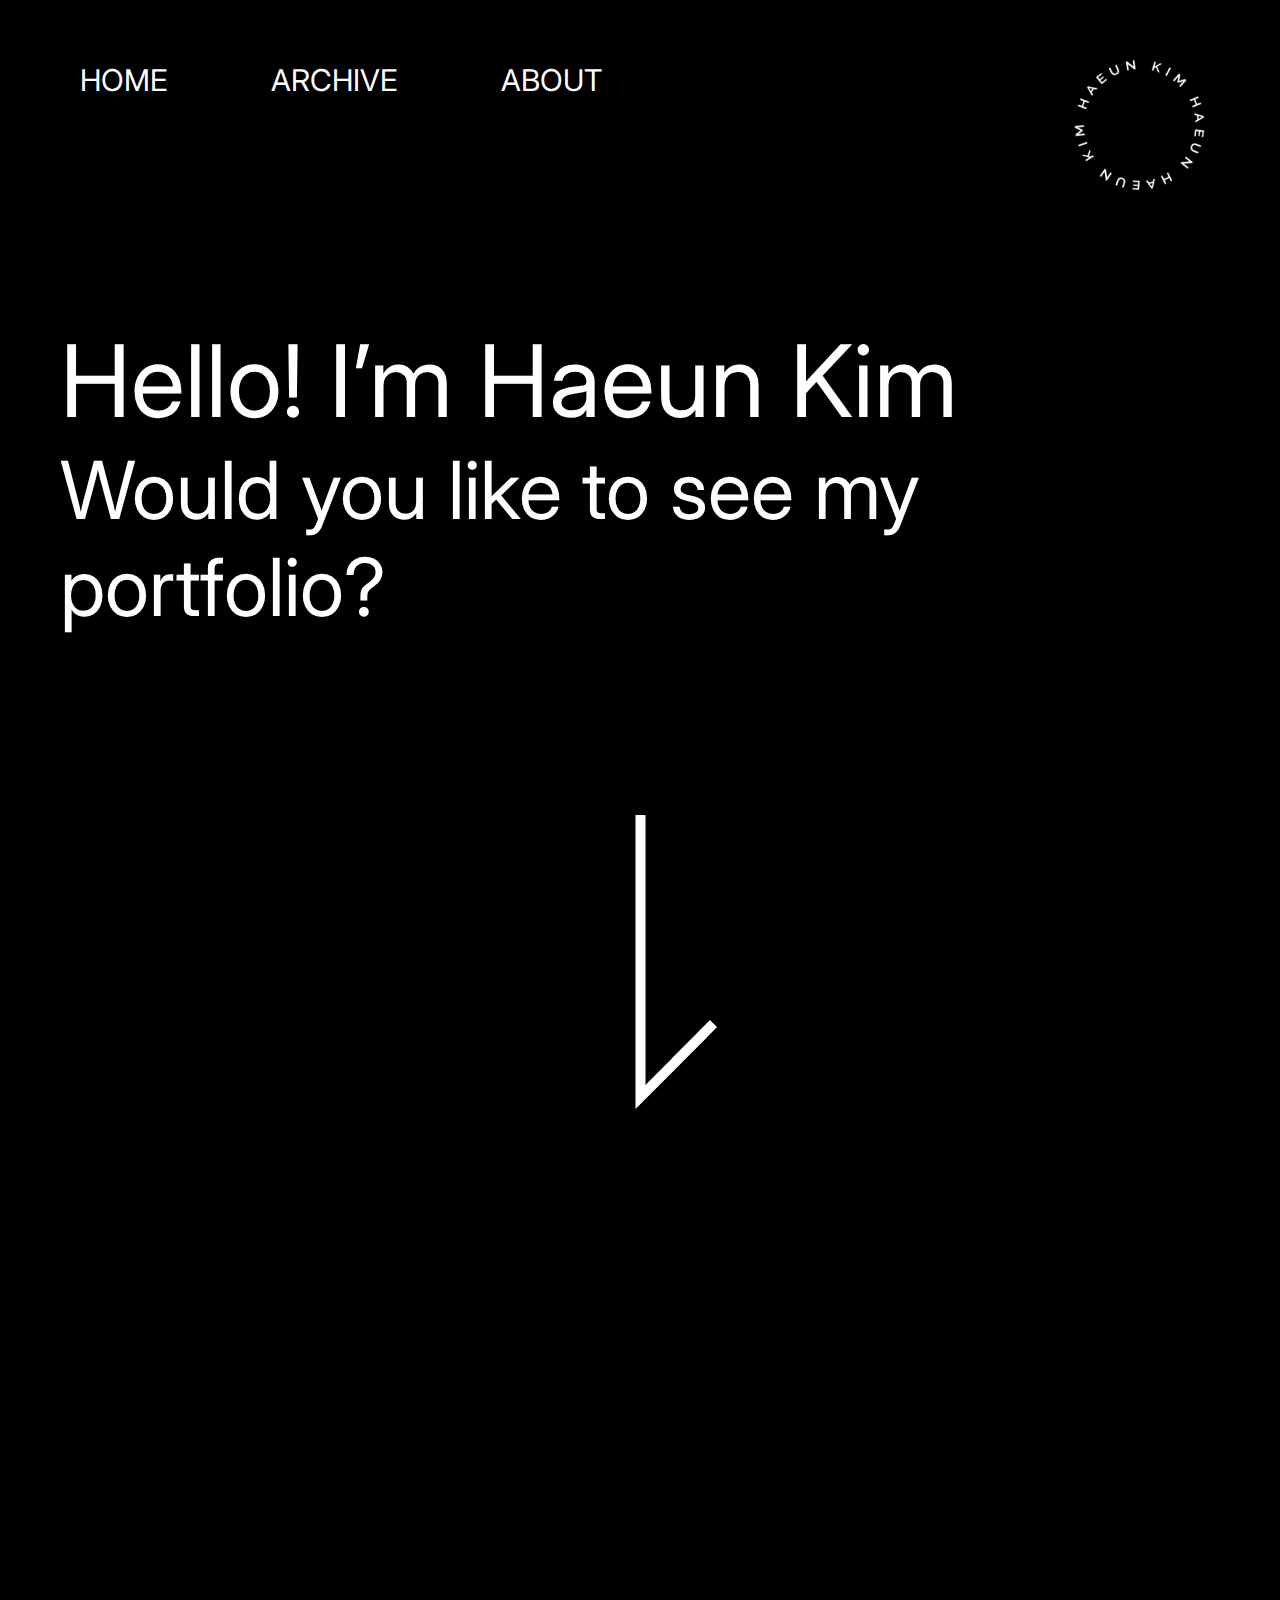
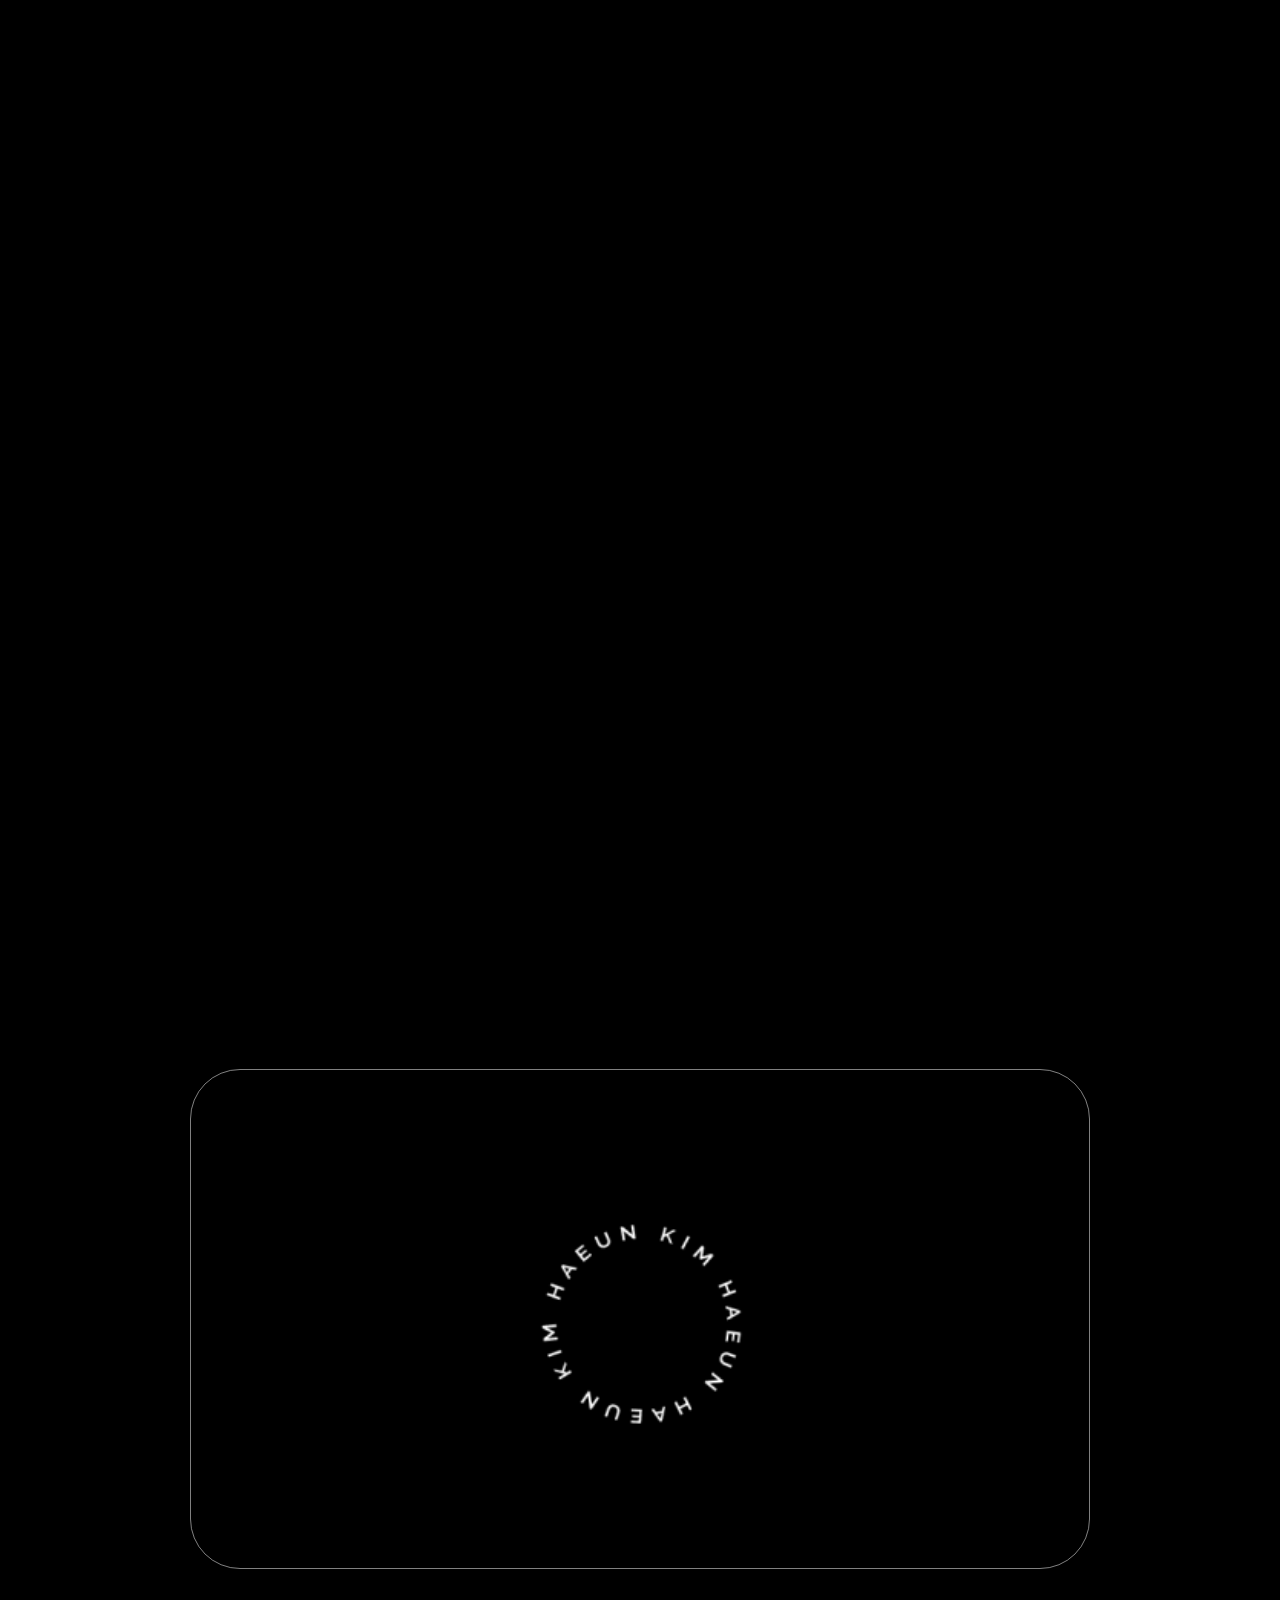
==== index.html @ d2e78424 "index" ====
<!DOCTYPE html>
<html lang="en">
<head>
    <meta charset="UTF-8">
    <meta http-equiv="X-UA-Compatible" content="IE=edge">
    <meta name="viewport" content="width=device-width, initial-scale=1.0">
    <title>haeun Kim</title>
    <!-- pc.ver 819px 부터 (큰화면)-->
    <link 
        rel="stylesheet" 
        href="./css/pc.css"
        media="screen and (min-width: 819px)">

    <!--mobile.ver 820px 부터(모바일화면)--> 
    <link 
        rel="stylesheet" 
        href="./css/mobile.css"
        media="screen and (max-width: 820px)">

    <!-- AOS -->
    <link href="https://unpkg.com/aos@2.3.1/dist/aos.css" rel="stylesheet">
    <!-- 제이쿼리 CDN -->
    <script src="https://ajax.googleapis.com/ajax/libs/jquery/3.6.0/jquery.min.js"></script>
    <!-- AOS -->
    <script src="https://unpkg.com/aos@2.3.1/dist/aos.js"></script>
   <script src="./js/main.js"></script>
</head>
<body>
        <header>
            <nav>
                <a href="index.html">HOME</a>
                <a href="archive.html">ARCHIVE</a>
                <a href="about.html">ABOUT</a>
            </nav>
    
            <a href="index.html" class="logo"><img class="logoImg" src="./images/haeunkim.png" alt="하은김"></a>
        </header>

        <div id="intro">
         
            <div class="mainText">
                <h1>Hello! I’m Haeun Kim </h1>
                <h2>Would you like to see my portfolio?</h2>
            </div>
        
            <div class="arrowImg">
                <img 
                src="./images/arrow.png" alt="화살표">
            </div>
        </div>
    
       

       


    <main>

        <div   
        class="col"
        data-aos="fade-up"
        data-aos-duration="2000"
        data-aos-delay="200">

            <a href="https://haeun29.github.io/BlueBottle_KOREA/" target="_blank">
                <img src="./images/col1.jpg" alt="블루보틀코리아" class="mainimg">
                <img src="./images/add.png" alt="add" class="add">
            </a>

           
         
            <div class="colText">
                <div class="colline">
                    <h3>Blue Bottle KOREA</h3>
                    <p>반응형 리디자인</p>
                </div>
                <div class="workBtn">
                    <a href="./intro.html" class="aboutWork">작품소개</a>
                    <a href="https://github.com/haeun29/BlueBottle_KOREA" class="homepage"  target="_blank">GitHub</a>
                </div>

            </div>
           
        </div>

        <div  
        class="col"
        data-aos="fade-up"
        data-aos-duration="2000"
        data-aos-delay="200">
            <a href="#"> 
                <img src="./images/col2.jpg" alt="스퍼스샵"  class="mainimg">
                <img src="./images/add.png" alt="add" class="add">
            </a>
          
            <div class="colText">
                <div>
                    <h3>Spurs Shop</h3>
                    <p>반응형 리디자인</p>
                </div>
     
                <div class="workBtn">
                    <a href="#" class="aboutWork"  target="_blank">작품소개</a>
                    <a href="#" class="homepage"  target="_blank">GitHub</a>
                </div>
            </div>
        </div>

        <div  
        class="col"
        data-aos="fade-up"
        data-aos-duration="2000"
        data-aos-delay="200">
            <a href="https://haeun29.github.io/BLUE_VINYL/" target="_blank">  
                <img src="./images/col3.jpg" alt="블루바이닐" class="mainimg">
                <img src="./images/add.png" alt="add" class="add">
            </a>
          
            <div class="colText">
                <div>
                    <h3>Blue Vinyl</h3>
                    <p>반응형 디자인 & 퍼블리싱</p>
                </div>
              
                <div class="workBtn">
                    <a href="#" class="aboutWork"  target="_blank">작품소개</a>
                    <a href="https://github.com/haeun29/BLUE_VINYL" class="homepage"  target="_blank">GitHub</a>
                </div>
            </div>
        </div>

        <div
        class="col"
        data-aos="fade-up"
        data-aos-duration="2000"
        data-aos-delay="200">
            <a href="https://haeun29.github.io/team-olympus/" target="_blank"> 
                <img src="./images/col4.jpg" alt="올림푸스한국" class="mainimg">
                <img src="./images/add.png" alt="add" class="add"></a>

           
            <div class="colText">
                <div>
                    <h3>OLYMPUS KOREA</h3>
                    <p>반응형 리디자인</p>
                </div>
         
                <div class="workBtn">
                    <a href="#" class="aboutWork"  target="_blank">작품소개</a>
                    <a href="https://github.com/haeun29/team-olympus" class="homepage"  target="_blank">GitHub</a>
                </div>
            </div>
        </div>

        <div 
        class="col"
        data-aos="fade-up"
        data-aos-duration="2000"
        data-aos-delay="200">
            <a href="https://haeun29.github.io/team-refurb-market/" target="_blank">
                <img src="./images/col5.jpg" alt="리퍼마켓" class="mainimg">
                <img src="./images/add.png" alt="add" class="add">
            </a>
        
            <div class="colText">
                <div>   
                    <h3>Refurb Market</h3>
                    <p>모바일 웹퍼블리싱</p>
                </div>
              
                <div class="workBtn">
                    <a href="#" class="aboutWork"  target="_blank">작품소개</a>
                    <a href="https://github.com/haeun29/team-refurb-market" class="homepage"  target="_blank">GitHub</a>
                </div>
            </div>
        </div>
       
    </main>

    <footer>
       <div id="card-wrap">

            <div class="card-A">
                <img 
                class="logoImg"
                src="./images/haeunkim.png" alt="haeunKim">
            </div>

            <div class="card-B">
                <ul>
                    <li>
                        <a href="mailto:kiha1110@naver.com"><img src="./images/icon-naver.svg" alt="네이버메일주소"><span>kiha1110@naver.com</span></a>
                    </li>
                    <li>  <a href="mailto:hohaneeho@gmail.com"><img src="./images/icon-google.svg" alt="G메일주소"><span>hohaneeho@gmail.com</span></a>
                    </li>
                    <li>   <a
                        target="_blank" 
                        href="https://github.com/haeun29/portfolio"><img src="./images/icon-github.svg" alt="깃허브주소"><span>https://github.com/haeun29/portfolio</span></a>
                    </li>
                    <li>  <a href="tel:010-3671-8998"><img src="./images/icon-call.svg" alt="네이버메일"><span>010-3671-8998</span></a>
                    </li>
                  
                 
                  
                </ul>
               
            </div>
       </div>
    </footer>

    <a href="#" id="back-to-top" title="Back to top"><img src="./images/BTT.png" alt="backtotop"></a>
    
    
</body>
</html>
---- css/pc.css ----
/* pc.css */


@import url(./style.css);
@font-face {
    font-family: 'HalisGR';
    src: url(../font/Ahmet\ Altun\ -\ HalisGR-Medium.otf);
}

/* hedaer */ 


header { 
    width: 100%;
    height: 160px;
    display: flex;
    justify-content: space-between;
    align-items: center;
    padding: 0 60px;
}

header nav a { 
    font-size: 30px;
    margin-right: 60px;
    /* outline: 1px solid red; */
    padding: 20px ;
}

header nav a:hover { 
    border: 1px solid #fff;
    border-radius: 50%;
    padding: 10px 20px;
}

header .logo { 
    height: 50%;
}




.logoImg {
    animation: rotate_image 8s linear infinite;
    transform-origin: 50% 50%;
}

@keyframes rotate_image{
    100% {
        transform: rotate(360deg);
    }
}

.mainText h1 { 
    font-family: 'Inter';
    font-weight: 400;
    font-size: 100px;
}

.mainText h2 { 
    font-weight: 400;
    font-size: 80px;

}

.arrowImg { 
    width: 100%;
    margin-top:  170px;
    text-align: center;
}

#intro { 
    margin-top: 160px;
    padding-left: 60px;
    padding-right: 60px;
    margin-bottom: 200px;
  
}




/* main  */

.col { 
    width: 100%;
    height: 100%;
    display: flex;
    text-align: center;
    justify-content: center;
    /* align-items: center; */
    padding: 0 60px;
    margin-bottom: 130px;
    /* background: #ccc; */
}

.col:nth-child(even) {
    display: flex;
    flex-direction: row-reverse;
}

.col a { 
    position: relative;
    width: 100%;
    height: 100%;
}

.col .mainimg { 
    width: 45vw;
    height: 100%;
    transition: all 0.5s;

    
}

.col .add { 
    position: absolute;
    top: 50%;
    left: 50%;
    transform: translate(-50%, -50%);
    opacity: 0;
}



.col .colText  { 
    width: 100%;
    /* outline: 1px solid yellow; */
    display: flex;
    flex-direction: column;
    justify-content: space-around;
    /* align-items: center; */

}


/* col btn */


.workBtn  {
    display: flex;
    padding-left: 30px;
    padding-right: 30px;
    text-align: center;
}


.workBtn a { 
    padding: 1.5vw 0;
    border: 1px solid #fff;
    border-radius: 50px;
    font-size: 24px;
    text-align: center;
    transition: all 1s;
    text-align: center;
}

.workBtn .aboutWork{
    margin-right: 30px;
}


.workBtn a:hover { 
    background: #fff;
    color: #000;
    font-weight: 600;
    letter-spacing: 20px;
    border-radius: 0;
    text-align: center;
}






.col .colText h3 { 
    font-weight: 400;
    font-size: 70px;
    padding-bottom: 10px;
}

.col .colText p { 
    font-family: 'Noto Sans KR';
    font-style: normal;
    font-size: 30px;
}

.col:nth-child(1) .colText h3 { 
     font-family: 'HalisGR', sans-serif;
}

.col:nth-child(2) .colText h3 { 
    font-family: 'Emblema One', 'cursive';
}

.col:nth-child(3) .colText h3 { 
    font-family: 'Abril Fatface', 'cursive';
}

.col:nth-child(4) .colText h3 { 
    font-family: 'Montserrat', sans-serif;
}

.col:nth-child(5) .colText h3 { 
    font-family: 'Racing Sans One', 'cursive';
}

/* col hover */

.col a:hover .mainimg { 
    filter: brightness(30%);
}

.col a:hover .add{ 
    opacity: 1;
}








/* footer */

footer { 
    width: 100%;
    height: 100vh;
    display: flex;
    justify-content: center;
    align-items: center;
}




#card-wrap {
    width: 900px;
    height: 500px;
    cursor: pointer;

}


#card-wrap div {
    width: 100%;
    height: 100%;
    border-radius: 5px;
    border: 1px solid rgba(255, 255, 255, 0.5);
    border-radius: 50px;
    display: flex;
    justify-content: center;
    align-items: center;
}

 
/*Transform*/

#card-wrap {
    transition: -webkit-transform 1s ease-in;
    transform-style: preserve-3d;
}

#card-wrap div {
    position: absolute;
    backface-visibility: hidden;
}

.card-A {
    z-index: 100;
}

.card-A  img { 
    width: 250px;
}

.card-B {
    transform: rotateY(-180deg);
    display: flex;

}

#card-wrap:hover {
    transform: rotateY(-.5turn);
}

.card-B li { 
    padding: 20px;
}

.card-B li:hover {
   opacity: 0.5;

}

.card-B a { 
    display: flex;
    justify-content: space-between;
    align-items: center;
    font-family: 'Inter';
    font-style: italic;
    font-weight: 400;
    font-size: 26px;
    text-align: center;
}


.card-B span {
    padding-left: 20px;
    text-align: center;
}












/* backtotop */

#back-to-top { 
    position: fixed;
    bottom: 60px;
    right: 100px;
    z-index: 1;
    opacity: 0.5;
}


#back-to-top:hover {
    opacity: 1;
  }
---- css/mobile.css ----
/* mobile.css */


@import url(./style.css);
@font-face {
    font-family: 'HalisGR';
    src: url(../font/Ahmet\ Altun\ -\ HalisGR-Medium.otf);
}


/* hedaer */ 


header { 
    width: 100%;
    height: 100px;
    /* outline: 1px solid tan; */
}

header nav { 
    width: 100%;
    height: 100%;
    display: flex;
    justify-content: space-around;
    align-items: center;
}

header nav a { 
    font-size: 24px;
    /* outline: 1px solid red; */
}

header nav a:hover { 
    border: 1px solid #fff;
    border-radius: 50%;
    padding: 10px 20px;
}


.logoImg {
    display: none;
}






.mainText h1 { 
    font-family: 'Inter';
    font-weight: 400;
    font-size: 60px;
}

.mainText h2 { 
    font-weight: 400;
    font-size: 30px;

}

#intro { 
    width: 100%;
    height:calc(100vh - 100px);
    display: flex;
    flex-direction: column;
    justify-content: space-around;
    align-items: center;
    /* outline: 1px solid tan; */
  
}

#intro .mainText { 
    text-align: center;
}

#intro .arrowImg { 
    width: 50%;
    text-align: center;
}

#intro .arrowImg img { 
    width: 50%;
}





/* main  */

.col { 
    width: 100%;
    height: 100vh;
    text-align: center;
    display: flex;
    flex-direction: column;
    justify-content: center;
    align-items: center;
}

.col a { 
    position: relative;
}


.col .mainimg { 
    width: 100%;
    object-fit: contain;
    transition: all 0.5s;

    
}

.col .add { 
    /* display: none; */
    position: absolute;
    top: 50%;
    left: 50%;
    transform: translate(-50%, -50%);
    opacity: 0;
}



.col .colText  { 
    width: 100%;
    height: 100%;
    display: flex;
    flex-direction: column;
    justify-content: space-around;
    /* outline: 1px solid red; */
}


/* col btn */

.workBtn  { 
    width: 100%;
    display: flex;
    justify-content: center;
    align-items: center;
}

.workBtn a { 
    width: 40%;
    border: 1px solid #fff;
    font-size: 18px;
    text-align: center;
    transition: all 1s;
    padding: 16px;
    border-radius: 50px;
}

.workBtn .aboutWork{
    margin-right: 20px;
}


.workBtn a:hover { 
    background: #fff;
    color: #000;
    font-weight: 600;
    letter-spacing: 10px;
    border-radius: 0;
    text-align: center;
    padding: 20px 20px 20px 30px;
}






.col .colText h3 { 
    font-weight: 400;
    font-size: 40px;
    padding-bottom: 10px;
}

.col .colText p { 
    font-family: 'Noto Sans KR';
    font-style: normal;
    font-size: 20px;
}

.col:nth-child(1) .colText h3 { 
     font-family: 'HalisGR', sans-serif;
}

.col:nth-child(2) .colText h3 { 
    font-family: 'Emblema One', 'cursive';
}

.col:nth-child(3) .colText h3 { 
    font-family: 'Abril Fatface', 'cursive';
}

.col:nth-child(4) .colText h3 { 
    font-family: 'Montserrat', sans-serif;
}

.col:nth-child(5) .colText h3 { 
    font-family: 'Racing Sans One', 'cursive';
}

/* col hover */

.col a:hover .mainimg { 
    filter: brightness(60%);
}

.col a:hover .add{ 
    opacity: 1;
}



/* footer */

footer { 
    width: 100%;
    height: 100vh;
    display: flex;
    justify-content: center;
    align-items: center;
}

footer .logoImg {
    display: block;
}


footer  .logoImg {
    animation: rotate_image 8s linear infinite;
    transform-origin: 50% 50%;
}

@keyframes rotate_image{
    100% {
        transform: rotate(360deg);
    }
}




#card-wrap {
    width: 60%;
    height: 50vh;
    cursor: pointer;
  
}


#card-wrap div {
    width: 100%;
    height: 100%;
    border-radius: 5px;
    border: 1px solid rgba(255, 255, 255, 0.5);
    border-radius: 50px;
    display: flex;
    justify-content: center;
    align-items: center;
    overflow: hidden;
}

 
/*Transform*/

#card-wrap {
    transition: -webkit-transform 1s ease-in;
    transform-style: preserve-3d;
}

#card-wrap div {
    position: absolute;
    backface-visibility: hidden;
}

.card-A {
    z-index: 100;
}

.card-A  img { 
    width: 50%;
}

.card-B {
    transform: rotateY(-180deg);

}

#card-wrap:hover {
    transform: rotateY(-.5turn);
}


.card-B li:hover {
   opacity: 0.5;

}



.card-B span {
    display: none;
}

.card-B ul {
    display: flex;
    justify-content: center;
    align-items: center;
    flex-wrap: wrap;
    text-align: center;
    padding: 20px;
}

.card-B ul li { 
    width: 50%;
    height: 100%;
    /* outline: 1px solid red;  */
    padding: 20px;
}

.card-B img { 
    width: 100%;
    filter: brightness(89%);
}





/* backtotop */


#back-to-top img { 
    width: 60%;
}

#back-to-top { 
    /* outline: 1px solid red; */
    position: fixed;
    bottom: 30px;
    right: 30px;
    z-index: 1;
    opacity: 0.5;
    text-align: right;
}


#back-to-top:hover {
    opacity: 1;
  }
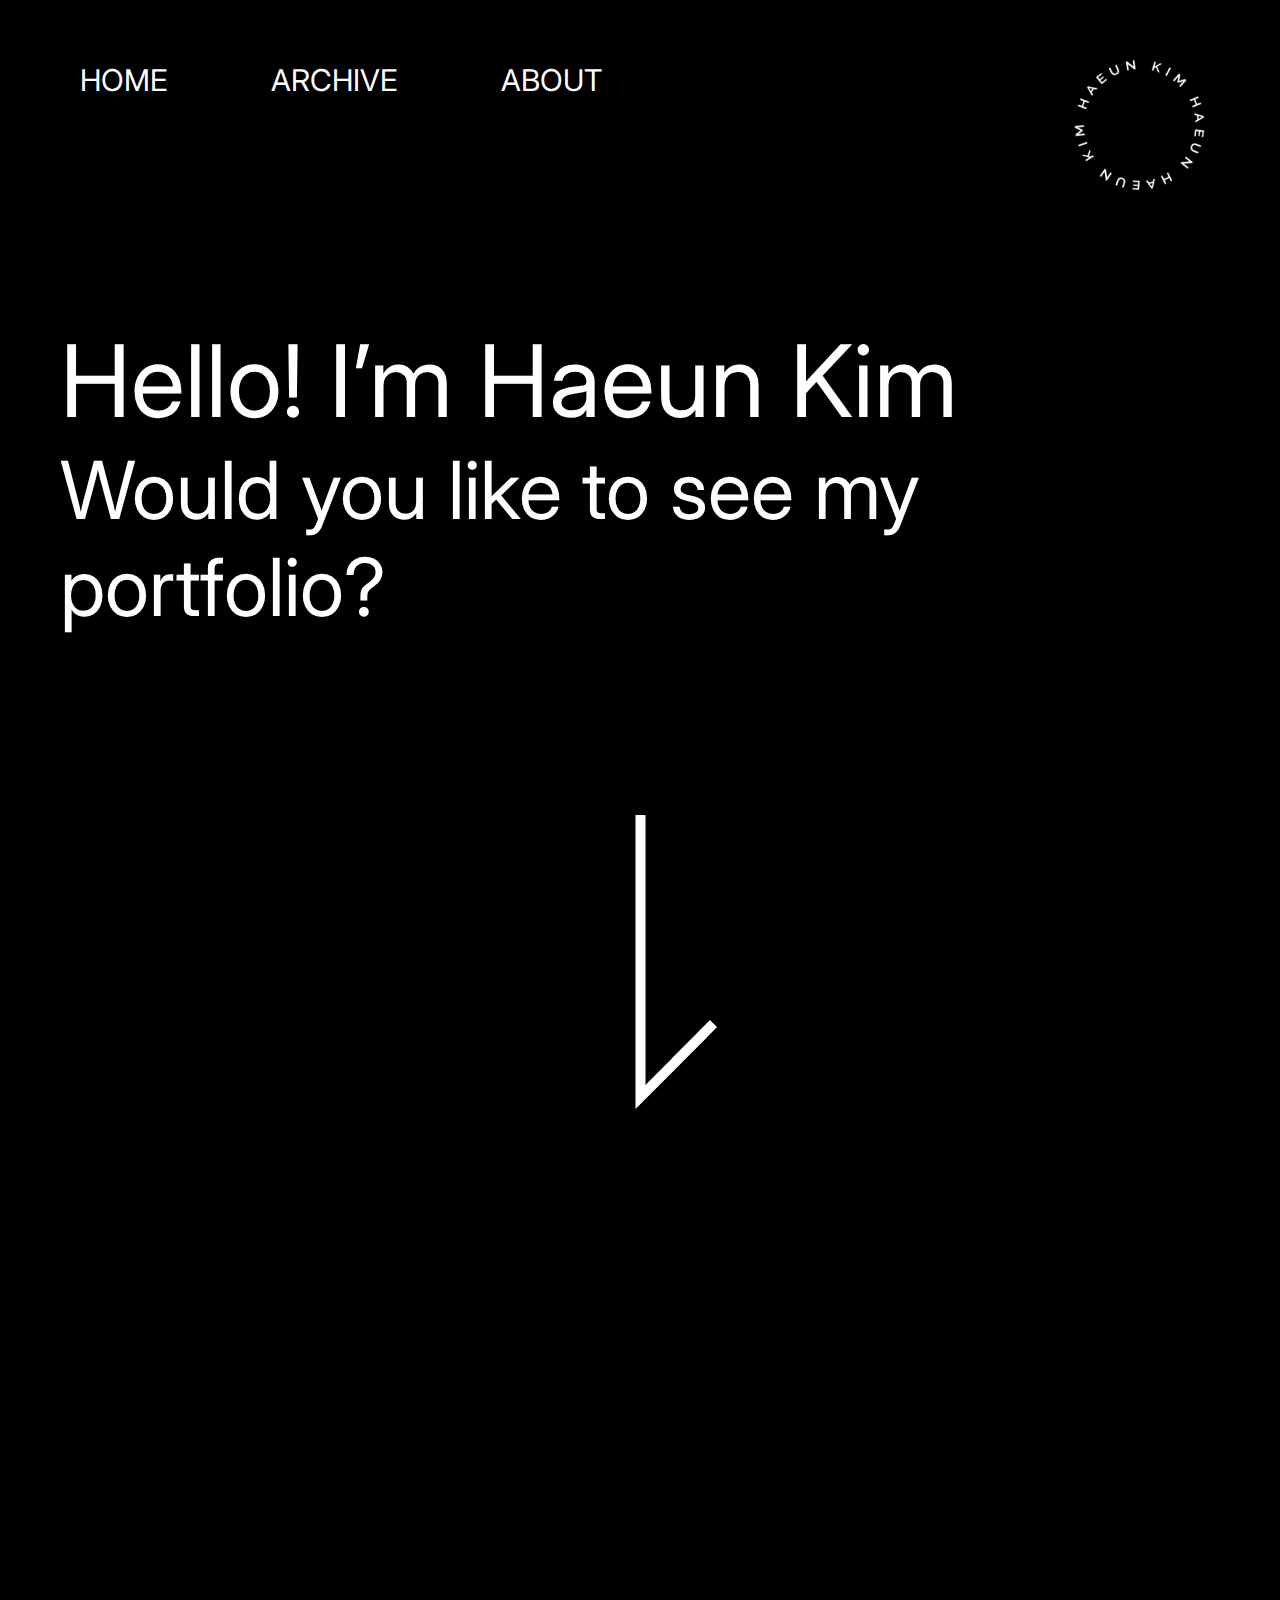
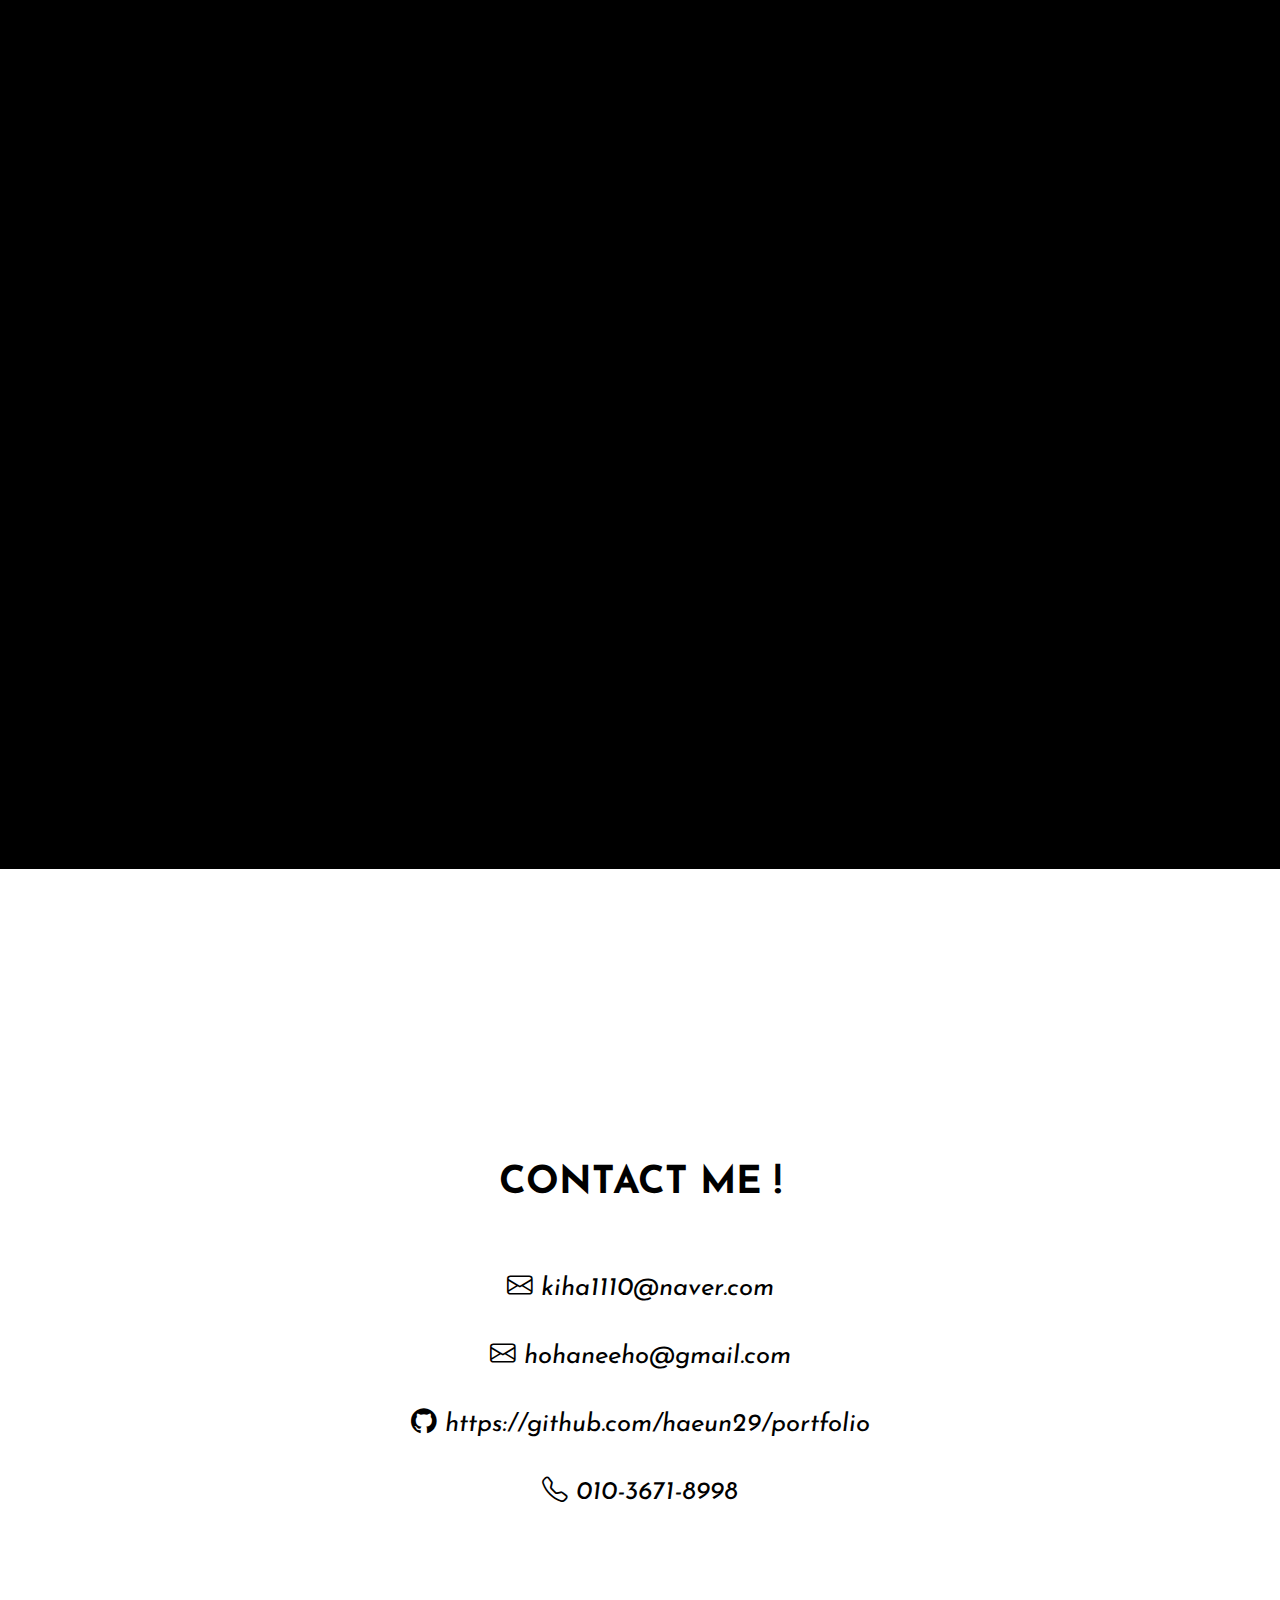
==== commit 82d5c592: "Add files via upload" ====
--- a/index.html
+++ b/index.html
@@ -181,23 +181,22 @@
        <div id="card-wrap">
 
             <div class="card-A">
-                <img 
-                class="logoImg"
-                src="./images/haeunkim.png" alt="haeunKim">
+               <h2>CONTACT ME &#33;</h2>
+               
             </div>
 
             <div class="card-B">
                 <ul>
                     <li>
-                        <a href="mailto:kiha1110@naver.com"><img src="./images/icon-naver.svg" alt="네이버메일주소"><span>kiha1110@naver.com</span></a>
-                    </li>
-                    <li>  <a href="mailto:hohaneeho@gmail.com"><img src="./images/icon-google.svg" alt="G메일주소"><span>hohaneeho@gmail.com</span></a>
+                        <a href="mailto:kiha1110@naver.com"><i class="bi bi-envelope"></i> <span>kiha1110@naver.com</span></a>
+                    </li>
+                    <li>  <a href="mailto:hohaneeho@gmail.com"><i class="bi bi-envelope"></i> <span>hohaneeho@gmail.com</span></a>
                     </li>
                     <li>   <a
                         target="_blank" 
-                        href="https://github.com/haeun29/portfolio"><img src="./images/icon-github.svg" alt="깃허브주소"><span>https://github.com/haeun29/portfolio</span></a>
-                    </li>
-                    <li>  <a href="tel:010-3671-8998"><img src="./images/icon-call.svg" alt="네이버메일"><span>010-3671-8998</span></a>
+                        href="https://github.com/haeun29/portfolio"><i class="bi bi-github"></i> <span>https://github.com/haeun29/portfolio</span></a>
+                    </li>
+                    <li>  <a href="tel:010-3671-8998"><i class="bi bi-telephone"></i> <span>010-3671-8998</span></a>
                     </li>
                   
                  
@@ -208,7 +207,7 @@
        </div>
     </footer>
 
-    <a href="#" id="back-to-top" title="Back to top"><img src="./images/BTT.png" alt="backtotop"></a>
+    <a href="#" id="back-to-top" title="Back to top"><i class="bi bi-arrow-up-circle"></i></a>
     
     
 </body>
--- a/css/pc.css
+++ b/css/pc.css
@@ -2,6 +2,7 @@
 
 
 @import url(./style.css);
+@import url('https://fonts.googleapis.com/css2?family=Josefin+Sans:ital,wght@0,700;1,400&display=swap');
 @font-face {
     font-family: 'HalisGR';
     src: url(../font/Ahmet\ Altun\ -\ HalisGR-Medium.otf);
@@ -216,106 +217,45 @@
 }
 
 
-
-
-
-
-
-
 /* footer */
 
 footer { 
     width: 100%;
     height: 100vh;
+    background: #fff;
+    color: #000;
     display: flex;
     justify-content: center;
     align-items: center;
-}
-
-
-
-
-#card-wrap {
-    width: 900px;
-    height: 500px;
-    cursor: pointer;
-
-}
-
-
-#card-wrap div {
-    width: 100%;
-    height: 100%;
-    border-radius: 5px;
-    border: 1px solid rgba(255, 255, 255, 0.5);
-    border-radius: 50px;
-    display: flex;
-    justify-content: center;
-    align-items: center;
-}
-
- 
-/*Transform*/
-
-#card-wrap {
-    transition: -webkit-transform 1s ease-in;
-    transform-style: preserve-3d;
-}
-
-#card-wrap div {
-    position: absolute;
-    backface-visibility: hidden;
-}
-
-.card-A {
-    z-index: 100;
-}
-
-.card-A  img { 
-    width: 250px;
-}
-
-.card-B {
-    transform: rotateY(-180deg);
-    display: flex;
-
-}
-
-#card-wrap:hover {
-    transform: rotateY(-.5turn);
-}
-
-.card-B li { 
+    text-align: center;
+    font-family: 'Josefin Sans', sans-serif;
+}
+
+
+.card-A h2 { 
+    font-weight: 700;
+    font-size: 3vw;
+    padding: 50px;
+}
+
+
+footer li { 
+  padding: 20px;
+}
+
+footer li a { 
+    color: #000;
+    font-style: italic;
+    font-weight: 400;
+    font-size: 2vw;
     padding: 20px;
-}
-
-.card-B li:hover {
-   opacity: 0.5;
-
-}
-
-.card-B a { 
-    display: flex;
-    justify-content: space-between;
-    align-items: center;
-    font-family: 'Inter';
-    font-style: italic;
-    font-weight: 400;
-    font-size: 26px;
-    text-align: center;
-}
-
-
-.card-B span {
-    padding-left: 20px;
-    text-align: center;
-}
-
-
-
-
-
-
+
+}
+
+
+footer li:hover {
+    background: rgba(204, 204, 204, 0.5);
+}
 
 
 
@@ -333,6 +273,14 @@
 }
 
 
+#back-to-top  i { 
+    font-size: 60px;
+}
+#back-to-top  i.on { 
+    color: #000;
+}
+
+
 #back-to-top:hover {
     opacity: 1;
   }
--- a/css/mobile.css
+++ b/css/mobile.css
@@ -2,6 +2,7 @@
 
 
 @import url(./style.css);
+@import url('https://fonts.googleapis.com/css2?family=Josefin+Sans:ital,wght@0,700;1,400&display=swap');
 @font-face {
     font-family: 'HalisGR';
     src: url(../font/Ahmet\ Altun\ -\ HalisGR-Medium.otf);
@@ -220,112 +221,44 @@
 footer { 
     width: 100%;
     height: 100vh;
+    background: #fff;
+    color: #000;
     display: flex;
     justify-content: center;
     align-items: center;
-}
-
-footer .logoImg {
-    display: block;
-}
-
-
-footer  .logoImg {
-    animation: rotate_image 8s linear infinite;
-    transform-origin: 50% 50%;
-}
-
-@keyframes rotate_image{
-    100% {
-        transform: rotate(360deg);
-    }
-}
-
-
-
-
-#card-wrap {
-    width: 60%;
-    height: 50vh;
-    cursor: pointer;
-  
-}
-
-
-#card-wrap div {
-    width: 100%;
-    height: 100%;
-    border-radius: 5px;
-    border: 1px solid rgba(255, 255, 255, 0.5);
-    border-radius: 50px;
-    display: flex;
-    justify-content: center;
-    align-items: center;
-    overflow: hidden;
-}
-
- 
-/*Transform*/
-
-#card-wrap {
-    transition: -webkit-transform 1s ease-in;
-    transform-style: preserve-3d;
-}
-
-#card-wrap div {
-    position: absolute;
-    backface-visibility: hidden;
-}
-
-.card-A {
-    z-index: 100;
-}
-
-.card-A  img { 
-    width: 50%;
-}
-
-.card-B {
-    transform: rotateY(-180deg);
-
-}
-
-#card-wrap:hover {
-    transform: rotateY(-.5turn);
-}
-
-
-.card-B li:hover {
-   opacity: 0.5;
-
-}
-
-
-
-.card-B span {
-    display: none;
-}
-
-.card-B ul {
-    display: flex;
-    justify-content: center;
-    align-items: center;
-    flex-wrap: wrap;
-    text-align: center;
+    text-align: center;
+    font-family: 'Josefin Sans', sans-serif;
+}
+
+
+.card-A h2 { 
+    font-weight: 700;
+    font-size: 30px;
     padding: 20px;
 }
 
-.card-B ul li { 
-    width: 50%;
-    height: 100%;
-    /* outline: 1px solid red;  */
+
+footer li { 
+  padding: 20px;
+}
+
+footer li a { 
+    color: #000;
+    font-style: italic;
+    font-weight: 400;
+    font-size: 3vw;
     padding: 20px;
-}
-
-.card-B img { 
-    width: 100%;
-    filter: brightness(89%);
-}
+
+}
+
+
+footer li:hover {
+    background: rgba(204, 204, 204, 0.5);
+}
+
+
+
+
 
 
 
@@ -334,9 +267,6 @@
 /* backtotop */
 
 
-#back-to-top img { 
-    width: 60%;
-}
 
 #back-to-top { 
     /* outline: 1px solid red; */
@@ -348,6 +278,9 @@
     text-align: right;
 }
 
+#back-to-top  i { 
+    font-size: 50px;
+}
 
 #back-to-top:hover {
     opacity: 1;
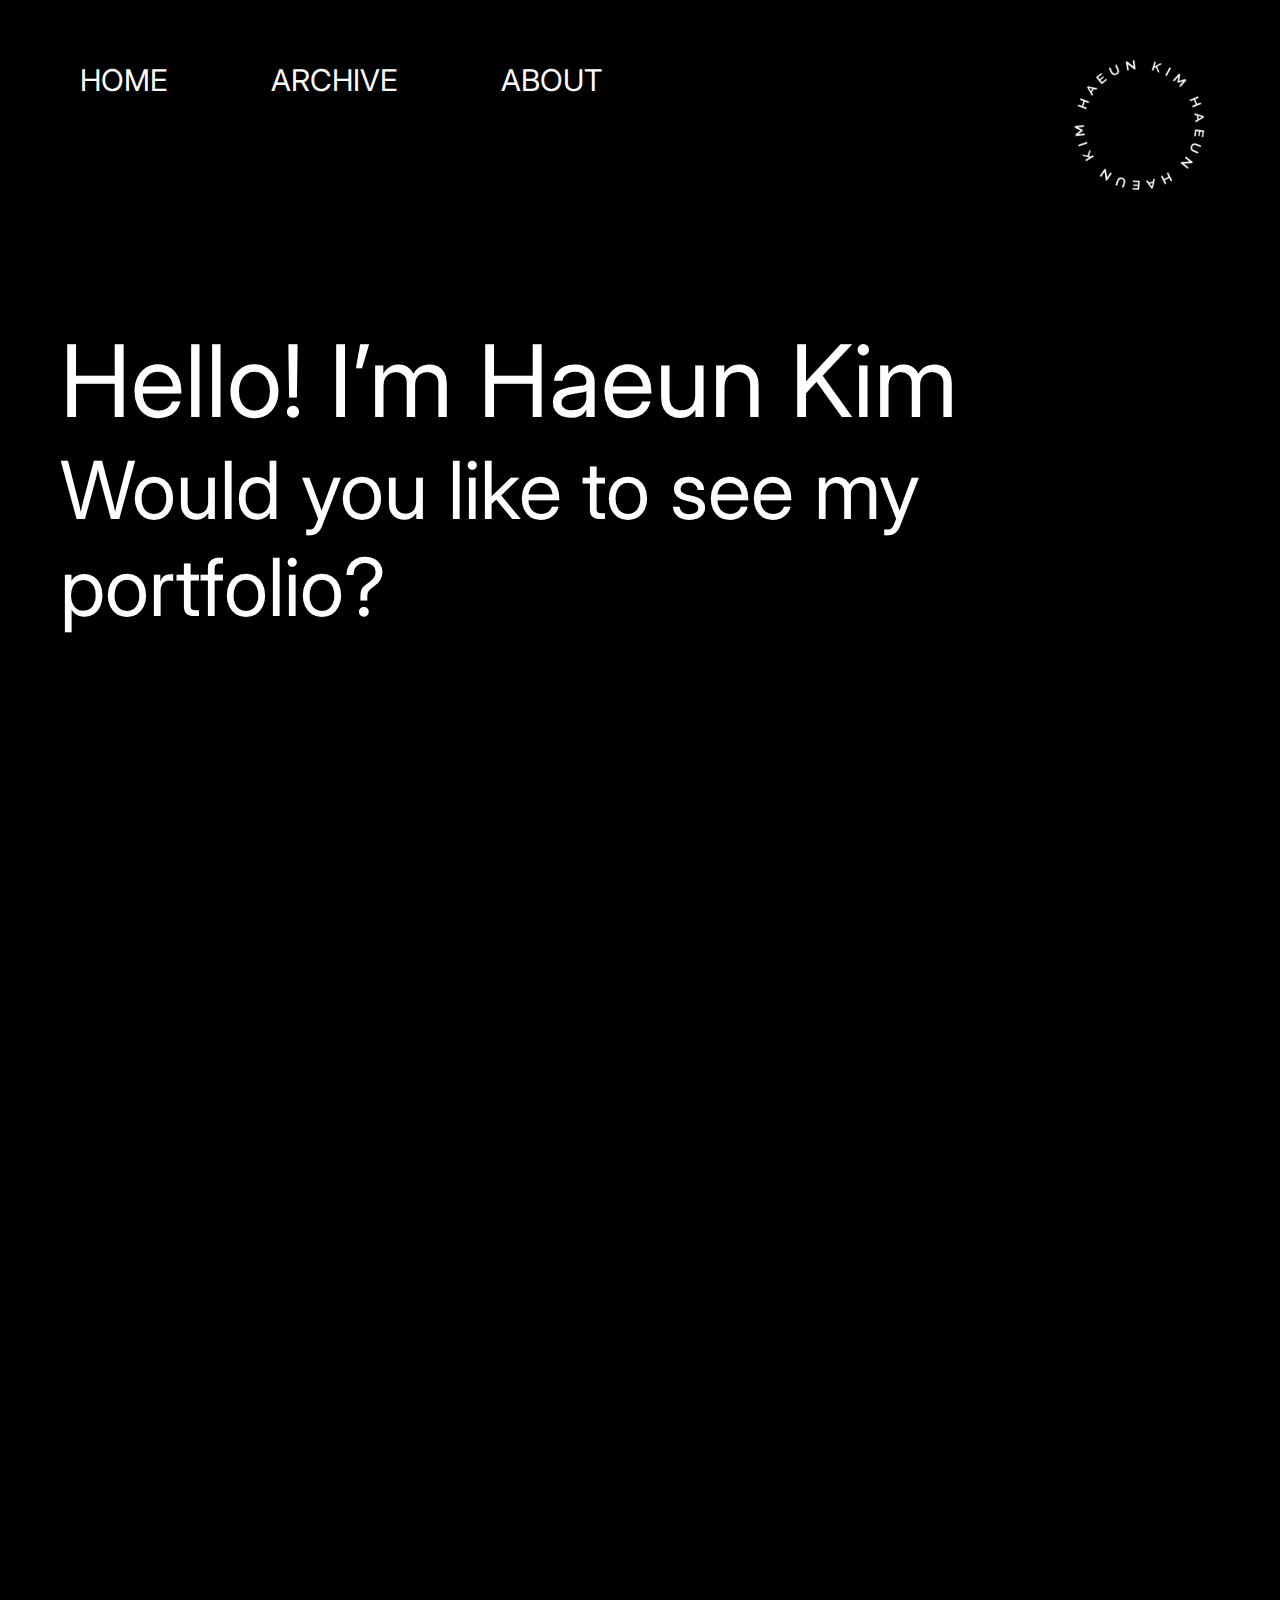
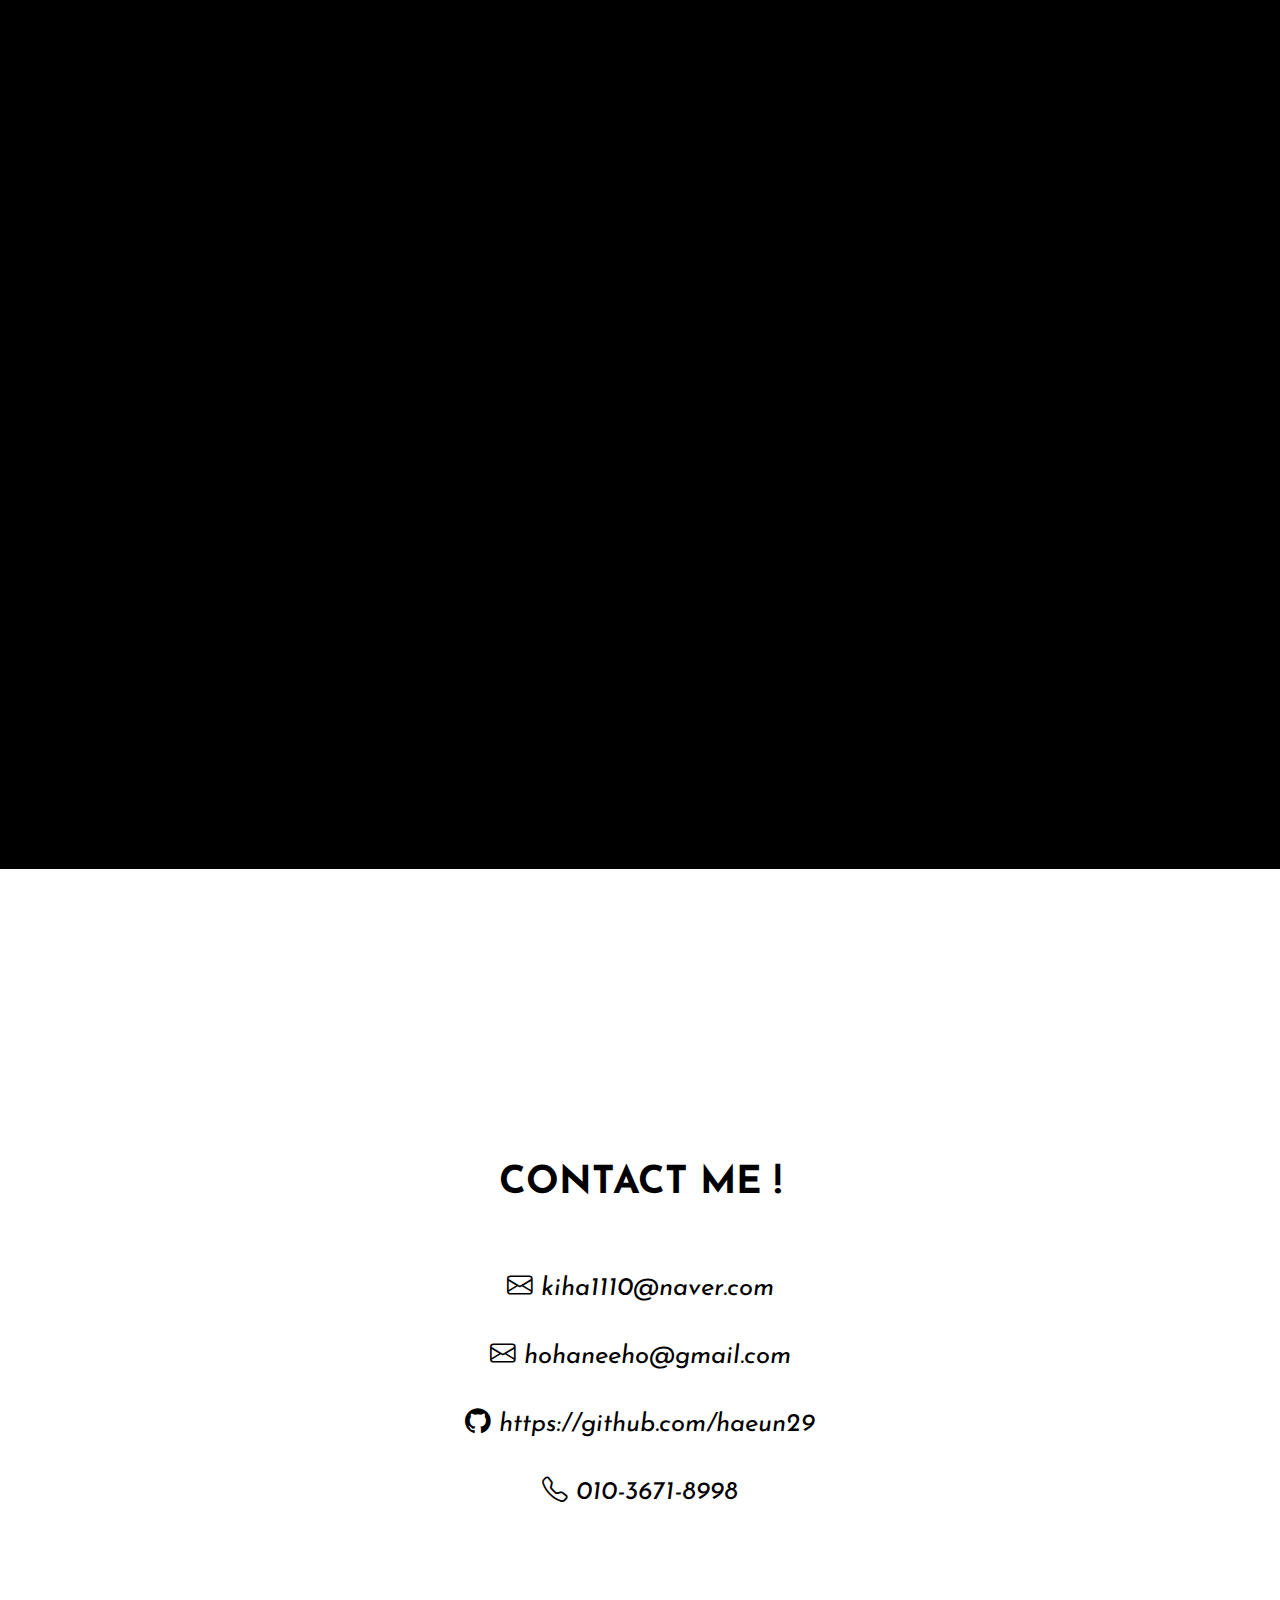
==== commit f57c79de: "Add files via upload" ====
--- a/index.html
+++ b/index.html
@@ -4,6 +4,12 @@
     <meta charset="UTF-8">
     <meta http-equiv="X-UA-Compatible" content="IE=edge">
     <meta name="viewport" content="width=device-width, initial-scale=1.0">
+    <meta property="og:type" content="website">
+    <meta property="og:url" content="https://haeun29.github.io/portfolio/">
+    <meta property="og:title" content="김하은 포트폴리오">
+    <meta property="og:description" content="Welcome to my SITE!">
+    <meta property="og:image" content="./haeunkim.png">
+
     <title>haeun Kim</title>
     <!-- pc.ver 819px 부터 (큰화면)-->
     <link 
@@ -24,6 +30,7 @@
     <!-- AOS -->
     <script src="https://unpkg.com/aos@2.3.1/dist/aos.js"></script>
    <script src="./js/main.js"></script>
+
 </head>
 <body>
         <header>
@@ -39,11 +46,18 @@
         <div id="intro">
          
             <div class="mainText">
-                <h1>Hello! I’m Haeun Kim </h1>
-                <h2>Would you like to see my portfolio?</h2>
+                <h1 
+                data-aos-delay="500"
+                data-aos="fade-up">Hello! I’m Haeun Kim </h1>
+                <h2 
+                data-aos-delay="1000"
+                data-aos="fade-down">Would you like to see my portfolio?</h2>
             </div>
         
-            <div class="arrowImg">
+            <div 
+            data-aos="fade-down"
+            data-aos-delay="1500"
+            class="arrowImg">
                 <img 
                 src="./images/arrow.png" alt="화살표">
             </div>
@@ -194,7 +208,7 @@
                     </li>
                     <li>   <a
                         target="_blank" 
-                        href="https://github.com/haeun29/portfolio"><i class="bi bi-github"></i> <span>https://github.com/haeun29/portfolio</span></a>
+                        href="https://github.com/haeun29"><i class="bi bi-github"></i> <span>https://github.com/haeun29</span></a>
                     </li>
                     <li>  <a href="tel:010-3671-8998"><i class="bi bi-telephone"></i> <span>010-3671-8998</span></a>
                     </li>
--- a/css/pc.css
+++ b/css/pc.css
@@ -28,7 +28,7 @@
 }
 
 header nav a:hover { 
-    border: 1px solid #fff;
+    outline: 1px solid #fff;
     border-radius: 50%;
     padding: 10px 20px;
 }
--- a/css/mobile.css
+++ b/css/mobile.css
@@ -32,7 +32,7 @@
 }
 
 header nav a:hover { 
-    border: 1px solid #fff;
+    outline: 1px solid #fff;
     border-radius: 50%;
     padding: 10px 20px;
 }
@@ -246,8 +246,8 @@
     color: #000;
     font-style: italic;
     font-weight: 400;
-    font-size: 3vw;
-    padding: 20px;
+    font-size: 22px;
+    padding: 10px;
 
 }
 
@@ -281,6 +281,9 @@
 #back-to-top  i { 
     font-size: 50px;
 }
+#back-to-top  i.on { 
+    color: #000;
+}
 
 #back-to-top:hover {
     opacity: 1;
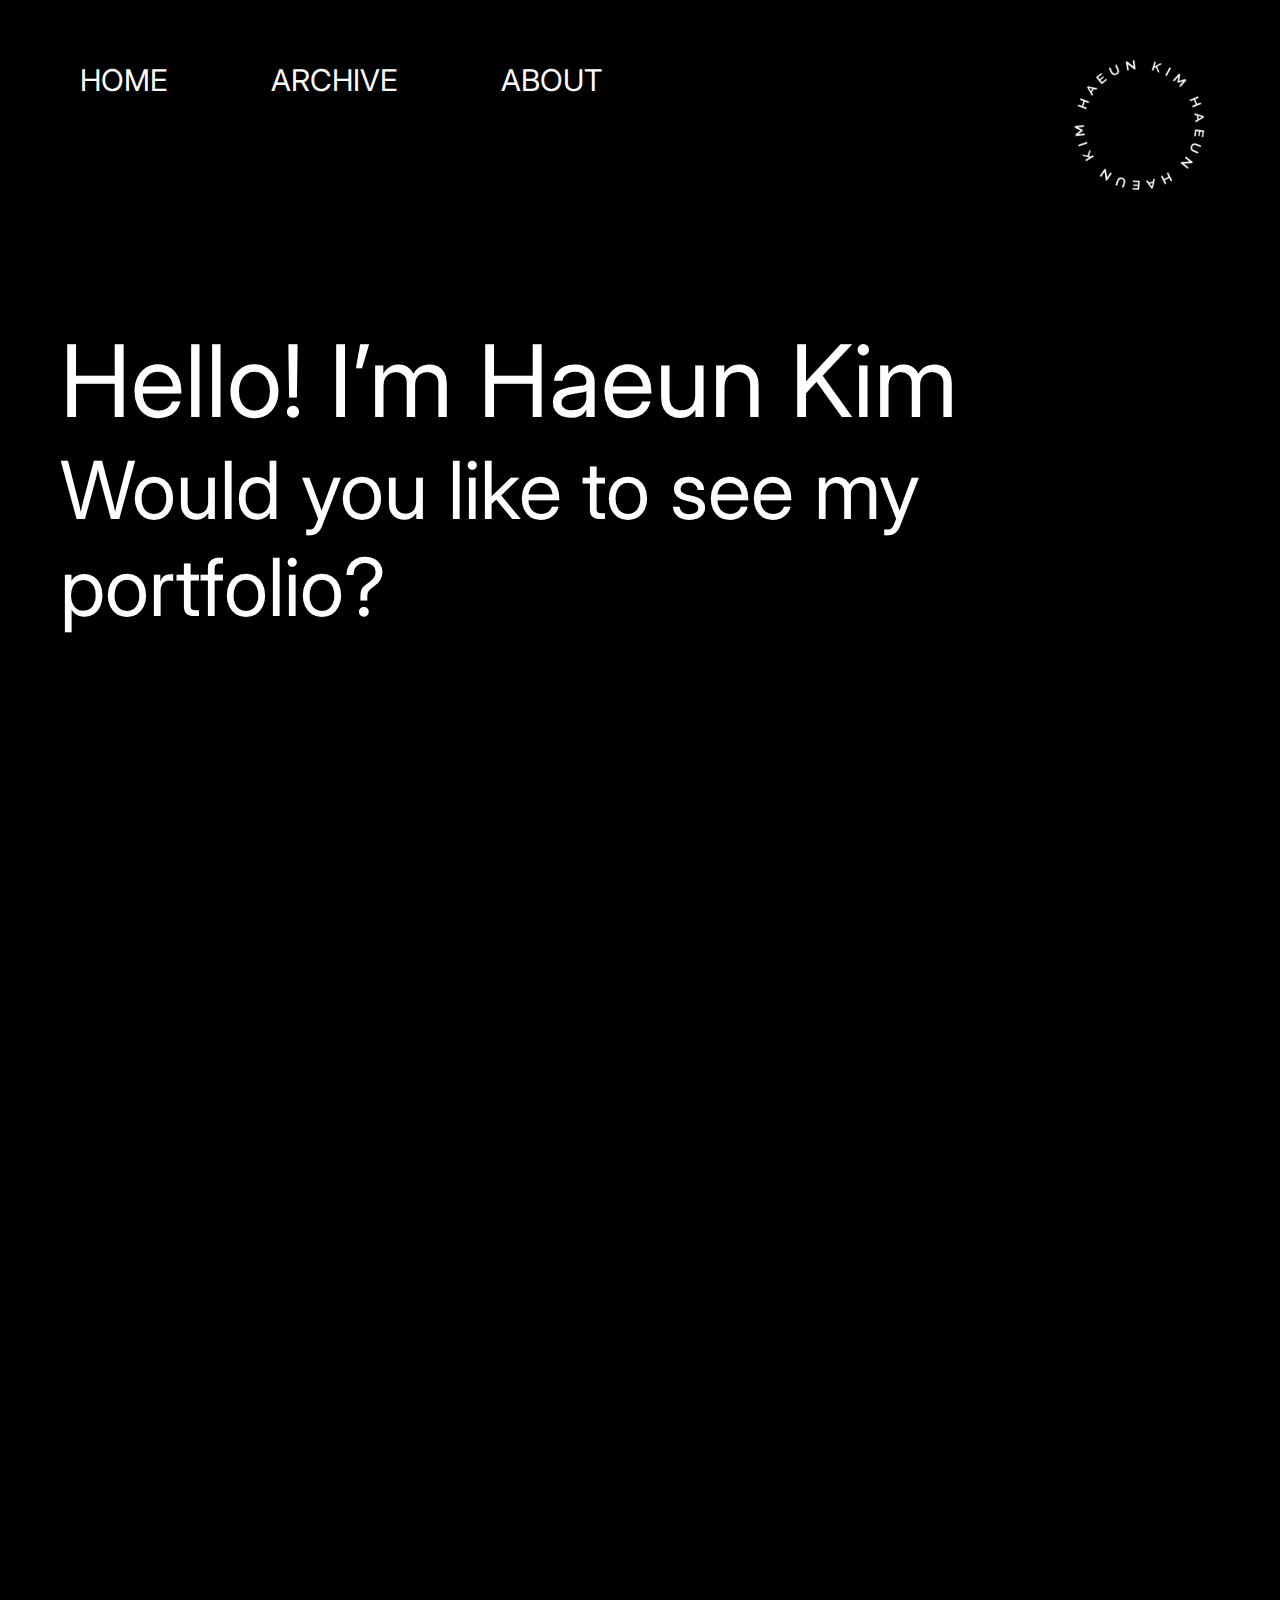
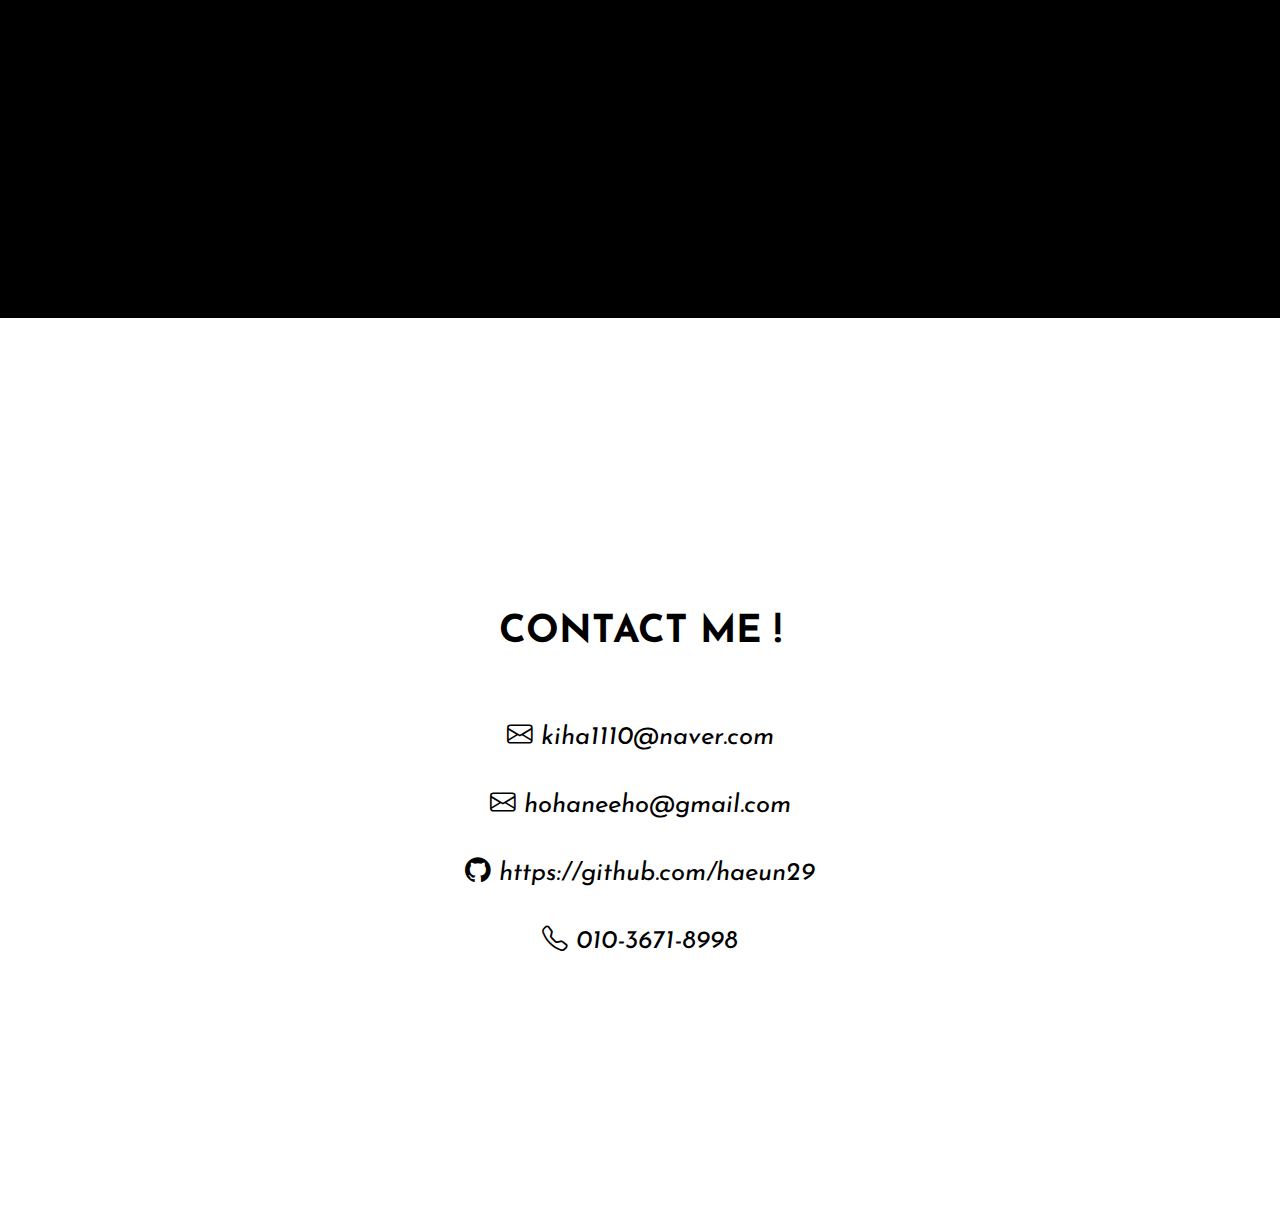
==== commit 07ad5744: "Update index.html" ====
--- a/index.html
+++ b/index.html
@@ -78,7 +78,7 @@
 
             <a href="https://haeun29.github.io/BlueBottle_KOREA/" target="_blank">
                 <img src="./images/col1.jpg" alt="블루보틀코리아" class="mainimg">
-                <img src="./images/add.png" alt="add" class="add">
+                <img src="./images/add-site.png" alt="사이트보러가기" class="add">
             </a>
 
            
@@ -102,32 +102,9 @@
         data-aos="fade-up"
         data-aos-duration="2000"
         data-aos-delay="200">
-            <a href="#"> 
-                <img src="./images/col2.jpg" alt="스퍼스샵"  class="mainimg">
-                <img src="./images/add.png" alt="add" class="add">
-            </a>
-          
-            <div class="colText">
-                <div>
-                    <h3>Spurs Shop</h3>
-                    <p>반응형 리디자인</p>
-                </div>
-     
-                <div class="workBtn">
-                    <a href="#" class="aboutWork"  target="_blank">작품소개</a>
-                    <a href="#" class="homepage"  target="_blank">GitHub</a>
-                </div>
-            </div>
-        </div>
-
-        <div  
-        class="col"
-        data-aos="fade-up"
-        data-aos-duration="2000"
-        data-aos-delay="200">
             <a href="https://haeun29.github.io/BLUE_VINYL/" target="_blank">  
                 <img src="./images/col3.jpg" alt="블루바이닐" class="mainimg">
-                <img src="./images/add.png" alt="add" class="add">
+                <img src="./images/add-site.png" alt="사이트보러가기" class="add">
             </a>
           
             <div class="colText">
@@ -150,8 +127,8 @@
         data-aos-delay="200">
             <a href="https://haeun29.github.io/team-olympus/" target="_blank"> 
                 <img src="./images/col4.jpg" alt="올림푸스한국" class="mainimg">
-                <img src="./images/add.png" alt="add" class="add"></a>
-
+                <img src="./images/add-site.png" alt="사이트보러가기" class="add">
+            </a>
            
             <div class="colText">
                 <div>
@@ -173,7 +150,7 @@
         data-aos-delay="200">
             <a href="https://haeun29.github.io/team-refurb-market/" target="_blank">
                 <img src="./images/col5.jpg" alt="리퍼마켓" class="mainimg">
-                <img src="./images/add.png" alt="add" class="add">
+                <img src="./images/add-site.png" alt="사이트보러가기" class="add">
             </a>
         
             <div class="colText">
--- a/css/pc.css
+++ b/css/pc.css
@@ -82,6 +82,10 @@
 
 /* main  */
 
+main { 
+    overflow: hidden;
+}
+
 .col { 
     width: 100%;
     height: 100%;
@@ -104,6 +108,8 @@
     width: 100%;
     height: 100%;
 }
+
+
 
 .col .mainimg { 
     width: 45vw;
@@ -236,6 +242,14 @@
     font-weight: 700;
     font-size: 3vw;
     padding: 50px;
+    animation: blink 0.6s infinite;
+    -webkit-animation-timing-function:ease-in-out;
+    -webkit-animation-direction: alternate;
+}
+
+@keyframes blink {
+    from { opacity:  0;}
+    to { opacity:  1;}
 }
 
 
--- a/css/mobile.css
+++ b/css/mobile.css
@@ -235,7 +235,16 @@
     font-weight: 700;
     font-size: 30px;
     padding: 20px;
-}
+    animation: blink 0.6s infinite;
+    -webkit-animation-timing-function:ease-in-out;
+    -webkit-animation-direction: alternate;
+}
+
+@keyframes blink {
+    from { opacity:  0;}
+    to { opacity:  1;}
+}
+
 
 
 footer li { 
